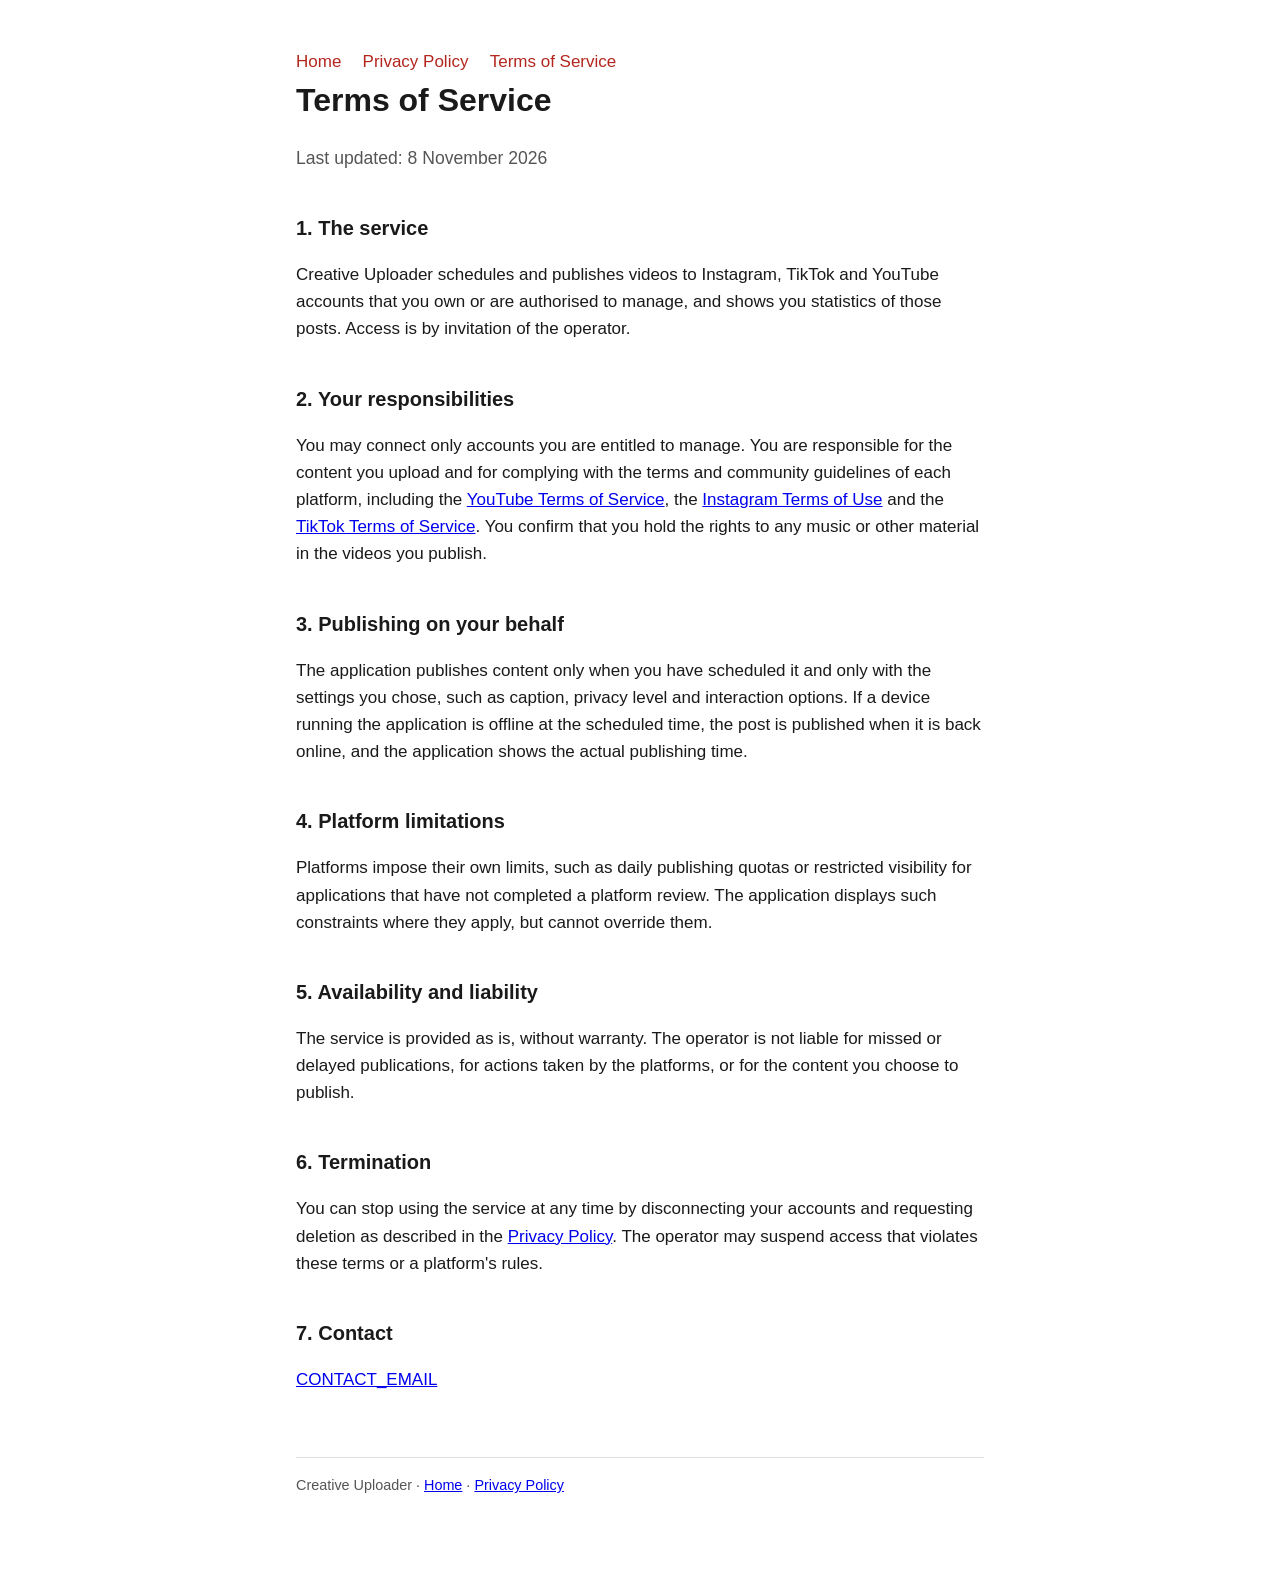
==== terms.html @ c1e0e378 "Creative Uploader public pages: home, privacy policy, terms" ====
<!doctype html>
<html lang="en">
<head>
<meta charset="utf-8">
<meta name="viewport" content="width=device-width, initial-scale=1">
<title>Terms of Service · Creative Uploader</title>
<link rel="stylesheet" href="style.css">
</head>
<body>
<main>
  <nav><a href="./">Home</a><a href="privacy.html">Privacy Policy</a><a href="terms.html">Terms of Service</a></nav>
  <h1>Terms of Service</h1>
  <p class="lead">Last updated: 8 November 2026</p>

  <h2>1. The service</h2>
  <p>Creative Uploader schedules and publishes videos to Instagram, TikTok and YouTube accounts that you own or are authorised to manage, and shows you statistics of those posts. Access is by invitation of the operator.</p>

  <h2>2. Your responsibilities</h2>
  <p>You may connect only accounts you are entitled to manage. You are responsible for the content you upload and for complying with the terms and community guidelines of each platform, including the <a href="https://www.youtube.com/t/terms">YouTube Terms of Service</a>, the <a href="https://help.instagram.com/581066165581870">Instagram Terms of Use</a> and the <a href="https://www.tiktok.com/legal/terms-of-service">TikTok Terms of Service</a>. You confirm that you hold the rights to any music or other material in the videos you publish.</p>

  <h2>3. Publishing on your behalf</h2>
  <p>The application publishes content only when you have scheduled it and only with the settings you chose, such as caption, privacy level and interaction options. If a device running the application is offline at the scheduled time, the post is published when it is back online, and the application shows the actual publishing time.</p>

  <h2>4. Platform limitations</h2>
  <p>Platforms impose their own limits, such as daily publishing quotas or restricted visibility for applications that have not completed a platform review. The application displays such constraints where they apply, but cannot override them.</p>

  <h2>5. Availability and liability</h2>
  <p>The service is provided as is, without warranty. The operator is not liable for missed or delayed publications, for actions taken by the platforms, or for the content you choose to publish.</p>

  <h2>6. Termination</h2>
  <p>You can stop using the service at any time by disconnecting your accounts and requesting deletion as described in the <a href="privacy.html">Privacy Policy</a>. The operator may suspend access that violates these terms or a platform's rules.</p>

  <h2>7. Contact</h2>
  <p><a href="mailto:CONTACT_EMAIL">CONTACT_EMAIL</a></p>

  <footer>Creative Uploader · <a href="./">Home</a> · <a href="privacy.html">Privacy Policy</a></footer>
</main>
</body>
</html>
---- style.css ----
:root { color-scheme: light dark; --fg: #1a1a1a; --bg: #ffffff; --muted: #555; --accent: #b3261e; }
@media (prefers-color-scheme: dark) { :root { --fg: #e8e8e8; --bg: #111; --muted: #aaa; --accent: #ff6b5e; } }
* { box-sizing: border-box; }
body { margin: 0; background: var(--bg); color: var(--fg); font: 17px/1.6 -apple-system, "Segoe UI", Roboto, Helvetica, Arial, sans-serif; }
main { max-width: 720px; margin: 0 auto; padding: 48px 16px 80px; }
h1 { font-size: 2rem; margin: 0 0 .25em; } h2 { font-size: 1.25rem; margin-top: 2em; }
p.lead { color: var(--muted); font-size: 1.1rem; }
nav a { margin-right: 1.25em; color: var(--accent); text-decoration: none; } nav a:hover { text-decoration: underline; }
footer { margin-top: 64px; color: var(--muted); font-size: .9rem; border-top: 1px solid #8884; padding-top: 16px; }
code { background: #8882; padding: 1px 5px; border-radius: 4px; }
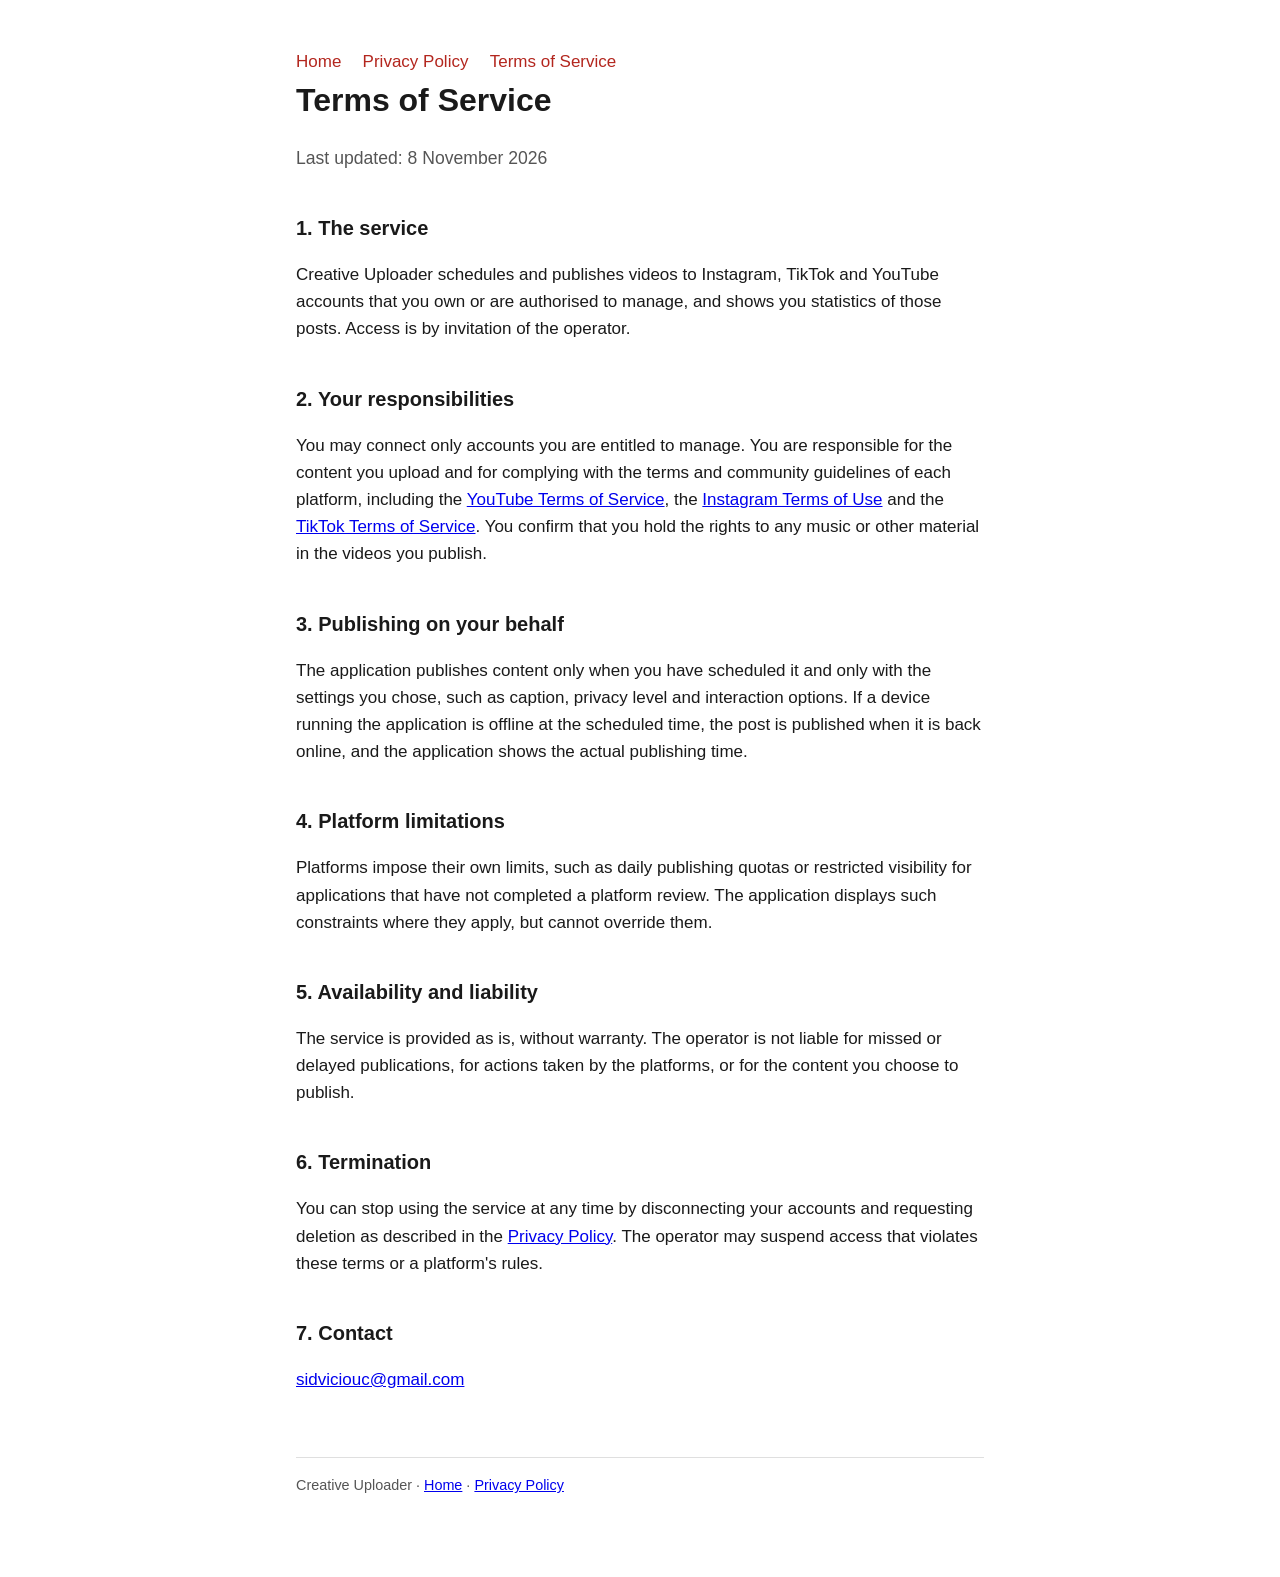
==== commit b9b11573: "Set contact email on policy pages" ====
--- a/terms.html
+++ b/terms.html
@@ -31,7 +31,7 @@
   <p>You can stop using the service at any time by disconnecting your accounts and requesting deletion as described in the <a href="privacy.html">Privacy Policy</a>. The operator may suspend access that violates these terms or a platform's rules.</p>
 
   <h2>7. Contact</h2>
-  <p><a href="mailto:CONTACT_EMAIL">CONTACT_EMAIL</a></p>
+  <p><a href="mailto:sidviciouc@gmail.com">sidviciouc@gmail.com</a></p>
 
   <footer>Creative Uploader · <a href="./">Home</a> · <a href="privacy.html">Privacy Policy</a></footer>
 </main>
